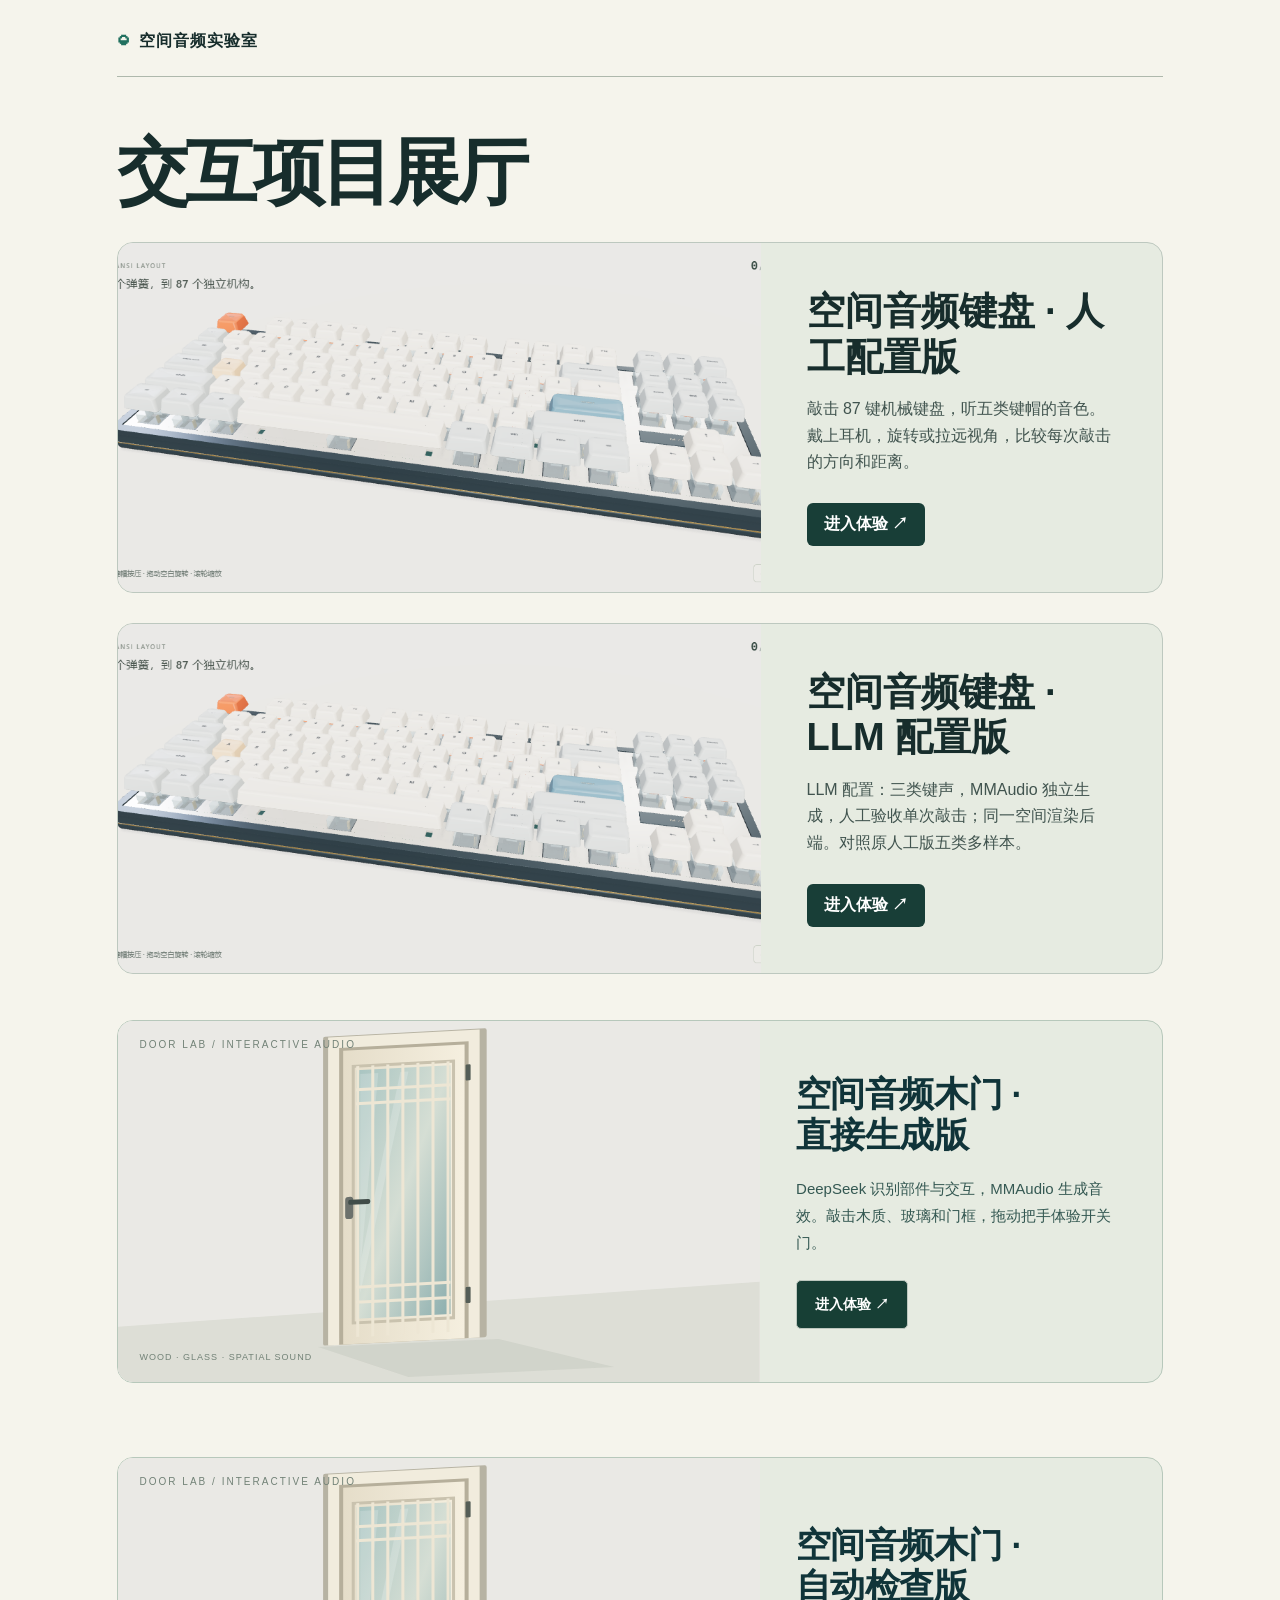
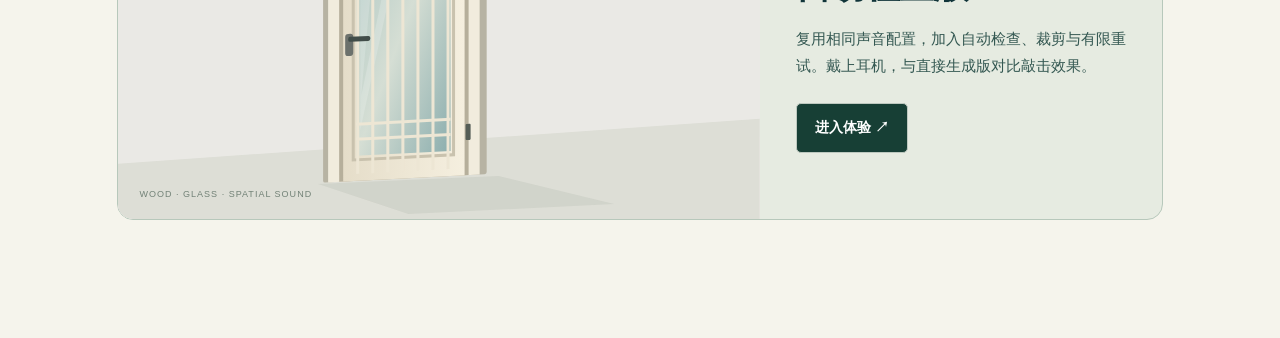
==== index.html @ cd6c1b3c "空间音频项目展厅：木门/键盘 3D 音频交互项目" ====
<!doctype html>
<html lang="zh-CN"><head><meta charset="utf-8"><meta name="viewport" content="width=device-width,initial-scale=1"><title>项目展厅 · 空间音频</title>
<style>
:root{color-scheme:light;font:16px/1.65 "Segoe UI","Microsoft YaHei",sans-serif;color:#172d2c;background:#f5f4ec}*{box-sizing:border-box}body{max-width:1200px;margin:auto;padding:0 clamp(20px,6vw,80px) 60px}header{padding:23px 0 17px;border-bottom:1px solid #aeb8ac;display:flex;gap:10px;align-items:center;font-weight:650;letter-spacing:.06em}header i{font-size:22px;font-style:normal;color:#21705f}h1{font-size:clamp(38px,6vw,72px);line-height:1.15;letter-spacing:-.055em;margin:54px 0 28px}article{margin:16px 0 30px}article a{display:grid;grid-template-columns:1.6fr 1fr;text-decoration:none;color:inherit;background:#e6ebe1;border:1px solid #bdc8bf;border-radius:16px;overflow:hidden}a:focus-visible{outline:4px solid #047b67;outline-offset:4px}.image{margin:0;min-height:250px;display:grid;background:#152a2c}.image img{width:100%;height:100%;object-fit:cover}.copy{padding:clamp(22px,4vw,46px);display:flex;align-items:flex-start;justify-content:center;flex-direction:column}h2{font-size:clamp(24px,3vw,38px);line-height:1.2;margin:0}.copy p{color:#41544f;font-size:16px;margin:16px 0 28px}.open{border-radius:6px;background:#183e37;color:white;padding:8px 17px;font-weight:600}a:hover .open{background:#28634f}@media(max-width:700px){article a{grid-template-columns:1fr}.image{min-height:140px}h1{margin-top:30px}}
</style></head><body><header><i aria-hidden="true">◒</i>空间音频实验室</header><main><h1>交互项目展厅</h1><div id="projects"></div></main>
<script type="module">
import {projects} from './projects.js';
for(const p of projects){
  const card=document.createElement('article'),link=document.createElement('a');link.href=p.url;
  if(p.cover){const figure=document.createElement('figure'),img=document.createElement('img');figure.className='image';img.src=p.cover;img.alt=p.alt||'';figure.append(img);link.append(figure);}
  const copy=document.createElement('div'),name=document.createElement('h2'),desc=document.createElement('p'),open=document.createElement('span');copy.className='copy';name.textContent=p.title;desc.textContent=p.description;open.className='open';open.textContent='进入体验 ↗';copy.append(name,desc,open);link.append(copy);card.append(link);document.querySelector('#projects').append(card);
}
</script><!-- door-comparison:start --><style>
#door-comparison{box-sizing:border-box;max-width:1120px;margin:28px auto;padding:0;display:grid;gap:28px;font-family:inherit;color:#103439;background:transparent}
#door-comparison *{box-sizing:border-box}
#door-comparison .door-project{display:grid;grid-template-columns:61.5% 38.5%;border:1px solid #b7c8bb;border-radius:16px;overflow:hidden;background:#e6ebe1;min-width:0}
#door-comparison .door-cover{display:block;width:100%;height:100%;min-height:290px;object-fit:cover;background:#eae9e5}
#door-comparison .door-copy{padding:40px 36px;display:flex;flex-direction:column;align-items:flex-start;justify-content:center}
#door-comparison h2{font-size:clamp(23px,2.7vw,36px);line-height:1.2;margin:0 0 18px;font-weight:800;letter-spacing:-.6px;color:#103439}
#door-comparison p{font-size:15px;line-height:1.8;margin:0 0 24px;color:#345852}
#door-comparison a.door-enter{display:inline-block;padding:12px 18px;background:#173f35;color:#fff;border-radius:5px;text-decoration:none;font-weight:700;font-size:14px}
#door-comparison a.door-enter:hover{background:#285c4c}#door-comparison a:focus-visible{outline:3px solid #6e9475;outline-offset:4px}
@media(max-width:650px){#door-comparison .door-project{grid-template-columns:1fr}#door-comparison .door-cover{min-height:0;aspect-ratio:16/9}#door-comparison .door-copy{padding:26px}#door-comparison{margin:24px 0}}
</style><section id="door-comparison" aria-label="空间音频木门项目"><article class="door-project"><img class="door-cover" src="./door-covers/door-v1.svg" alt="带格栅玻璃和金属把手的木门插画"/><div class="door-copy"><h2>空间音频木门 ·<br>直接生成版</h2><p>DeepSeek 识别部件与交互，MMAudio 生成音效。敲击木质、玻璃和门框，拖动把手体验开关门。</p><a class="door-enter" href="./projects/door-generated/">进入体验 ↗</a></div></article><article class="door-project"><img class="door-cover" src="./door-covers/door-v1.svg" alt="带格栅玻璃和金属把手的木门插画"/><div class="door-copy"><h2>空间音频木门 ·<br>自动检查版</h2><p>复用相同声音配置，加入自动检查、裁剪与有限重试。戴上耳机，与直接生成版对比敲击效果。</p><a class="door-enter" href="./projects/door-checked/">进入体验 ↗</a></div></article></section><script>(()=>{function fit(){const section=document.getElementById('door-comparison');const link=[...document.querySelectorAll('a[href]')].find(a=>!section.contains(a)&&/keyboard/i.test(a.getAttribute('href')));if(!link)return;let e=link;while(e&&e!==document.body){const r=e.getBoundingClientRect();const cs=getComputedStyle(e);if(r.width>450&&(e.querySelector('img')||cs.display==='grid'||cs.display==='flex')){section.style.maxWidth=r.width+'px';break;}e=e.parentElement;}}window.addEventListener('load',fit);window.addEventListener('resize',fit);fit();})();</script><!-- door-comparison:end -->
</body></html>
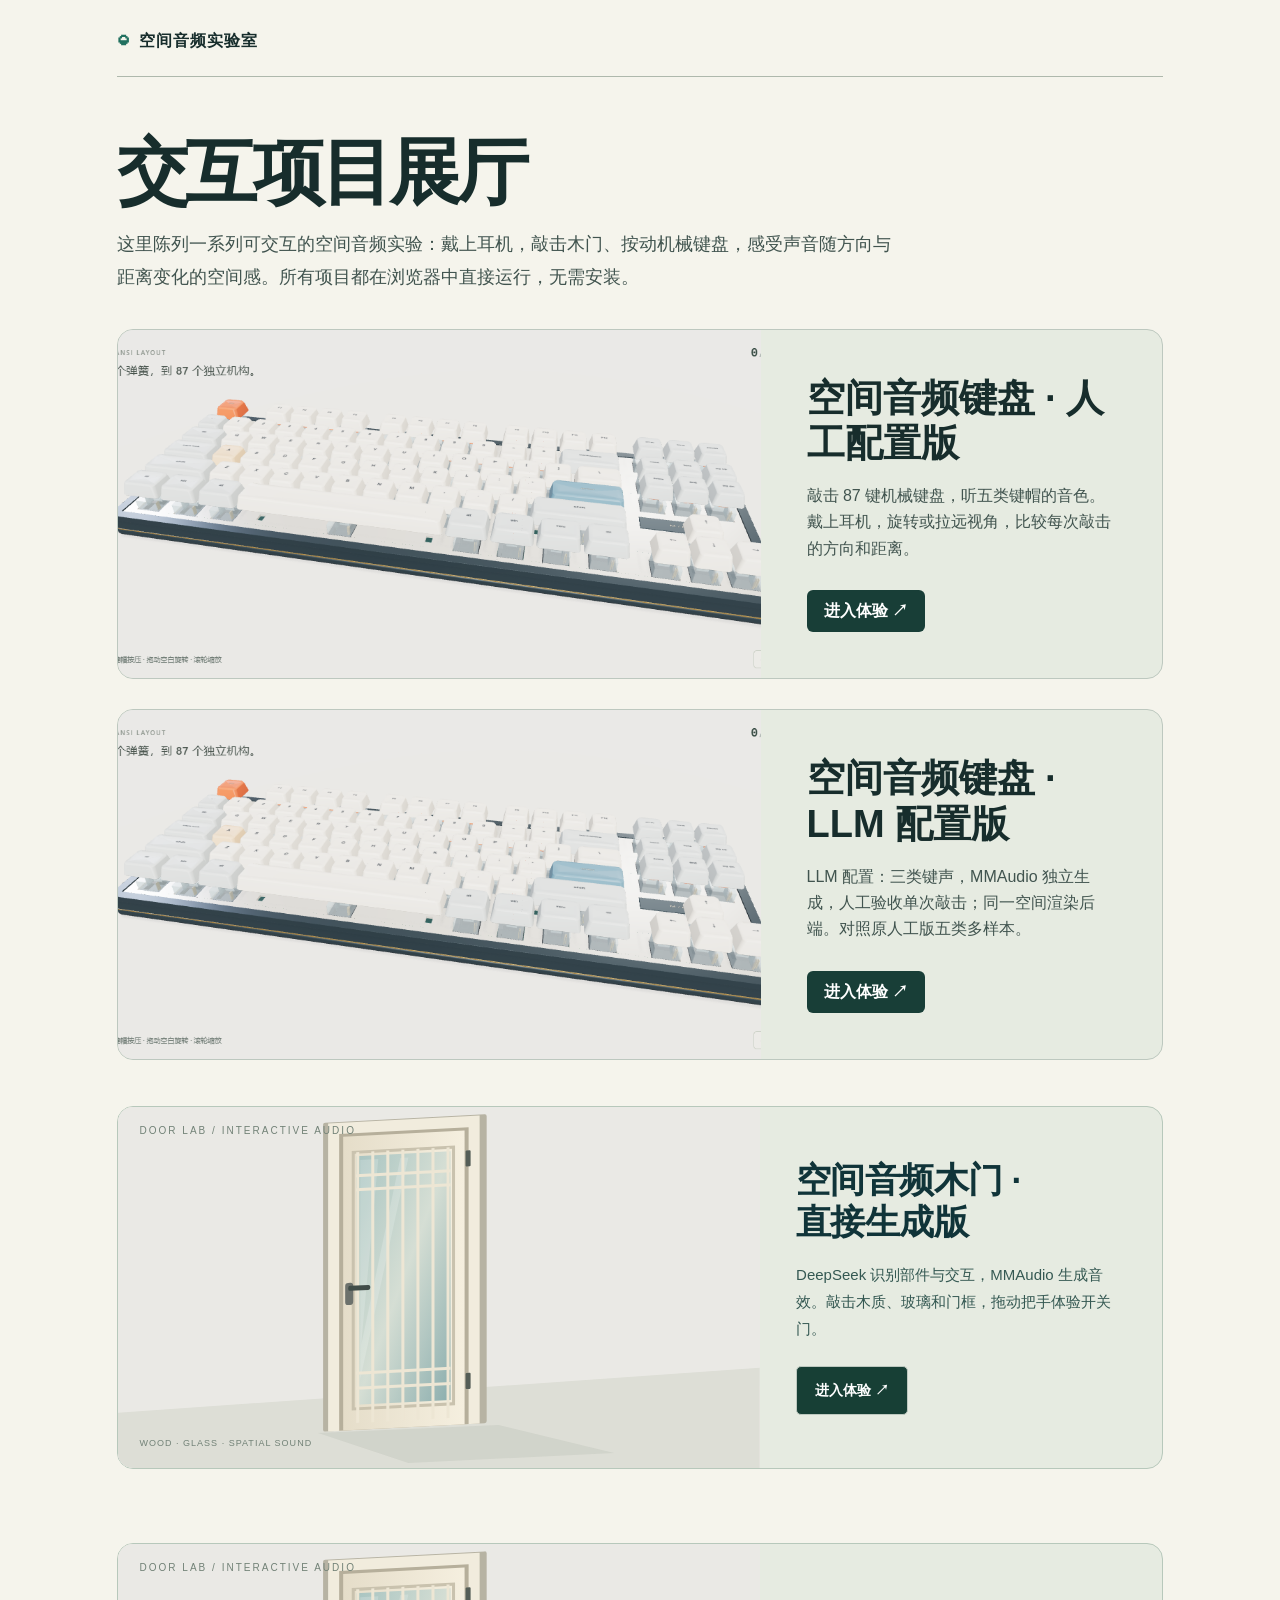
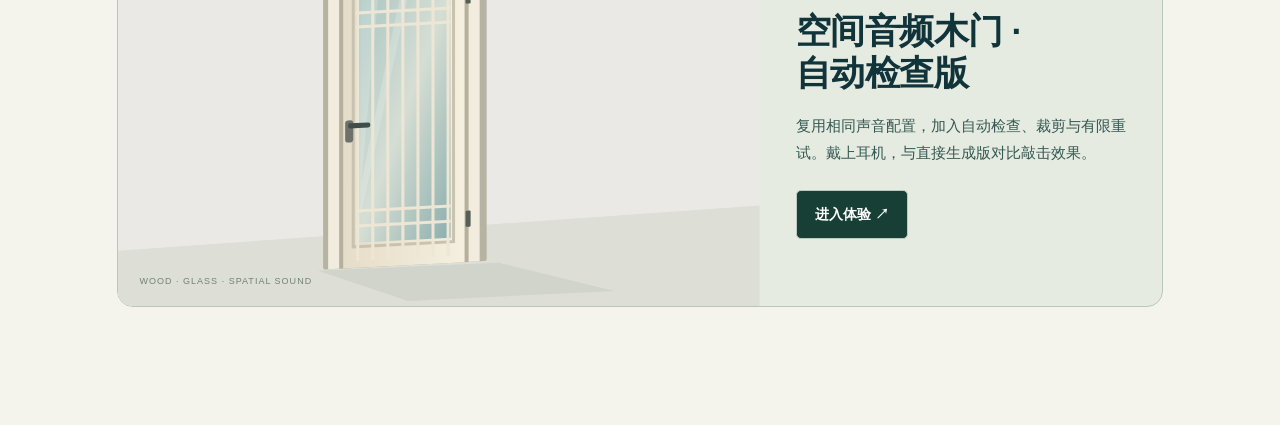
==== commit c9917296: "添加展厅简介与 README" ====
--- a/index.html
+++ b/index.html
@@ -1,8 +1,8 @@
 <!doctype html>
 <html lang="zh-CN"><head><meta charset="utf-8"><meta name="viewport" content="width=device-width,initial-scale=1"><title>项目展厅 · 空间音频</title>
 <style>
-:root{color-scheme:light;font:16px/1.65 "Segoe UI","Microsoft YaHei",sans-serif;color:#172d2c;background:#f5f4ec}*{box-sizing:border-box}body{max-width:1200px;margin:auto;padding:0 clamp(20px,6vw,80px) 60px}header{padding:23px 0 17px;border-bottom:1px solid #aeb8ac;display:flex;gap:10px;align-items:center;font-weight:650;letter-spacing:.06em}header i{font-size:22px;font-style:normal;color:#21705f}h1{font-size:clamp(38px,6vw,72px);line-height:1.15;letter-spacing:-.055em;margin:54px 0 28px}article{margin:16px 0 30px}article a{display:grid;grid-template-columns:1.6fr 1fr;text-decoration:none;color:inherit;background:#e6ebe1;border:1px solid #bdc8bf;border-radius:16px;overflow:hidden}a:focus-visible{outline:4px solid #047b67;outline-offset:4px}.image{margin:0;min-height:250px;display:grid;background:#152a2c}.image img{width:100%;height:100%;object-fit:cover}.copy{padding:clamp(22px,4vw,46px);display:flex;align-items:flex-start;justify-content:center;flex-direction:column}h2{font-size:clamp(24px,3vw,38px);line-height:1.2;margin:0}.copy p{color:#41544f;font-size:16px;margin:16px 0 28px}.open{border-radius:6px;background:#183e37;color:white;padding:8px 17px;font-weight:600}a:hover .open{background:#28634f}@media(max-width:700px){article a{grid-template-columns:1fr}.image{min-height:140px}h1{margin-top:30px}}
-</style></head><body><header><i aria-hidden="true">◒</i>空间音频实验室</header><main><h1>交互项目展厅</h1><div id="projects"></div></main>
+:root{color-scheme:light;font:16px/1.65 "Segoe UI","Microsoft YaHei",sans-serif;color:#172d2c;background:#f5f4ec}*{box-sizing:border-box}body{max-width:1200px;margin:auto;padding:0 clamp(20px,6vw,80px) 60px}header{padding:23px 0 17px;border-bottom:1px solid #aeb8ac;display:flex;gap:10px;align-items:center;font-weight:650;letter-spacing:.06em}header i{font-size:22px;font-style:normal;color:#21705f}h1{font-size:clamp(38px,6vw,72px);line-height:1.15;letter-spacing:-.055em;margin:54px 0 28px}article{margin:16px 0 30px}article a{display:grid;grid-template-columns:1.6fr 1fr;text-decoration:none;color:inherit;background:#e6ebe1;border:1px solid #bdc8bf;border-radius:16px;overflow:hidden}a:focus-visible{outline:4px solid #047b67;outline-offset:4px}.image{margin:0;min-height:250px;display:grid;background:#152a2c}.image img{width:100%;height:100%;object-fit:cover}.copy{padding:clamp(22px,4vw,46px);display:flex;align-items:flex-start;justify-content:center;flex-direction:column}h2{font-size:clamp(24px,3vw,38px);line-height:1.2;margin:0}.copy p{color:#41544f;font-size:16px;margin:16px 0 28px}.open{border-radius:6px;background:#183e37;color:white;padding:8px 17px;font-weight:600}a:hover .open{background:#28634f}@media(max-width:700px){article a{grid-template-columns:1fr}.image{min-height:140px}h1{margin-top:30px}}.intro{max-width:780px;color:#41544f;font-size:clamp(16px,2vw,18px);line-height:1.85;margin:-14px 0 34px}
+</style></head><body><header><i aria-hidden="true">◒</i>空间音频实验室</header><main><h1>交互项目展厅</h1><p class="intro">这里陈列一系列可交互的空间音频实验：戴上耳机，敲击木门、按动机械键盘，感受声音随方向与距离变化的空间感。所有项目都在浏览器中直接运行，无需安装。</p><div id="projects"></div></main>
 <script type="module">
 import {projects} from './projects.js';
 for(const p of projects){
